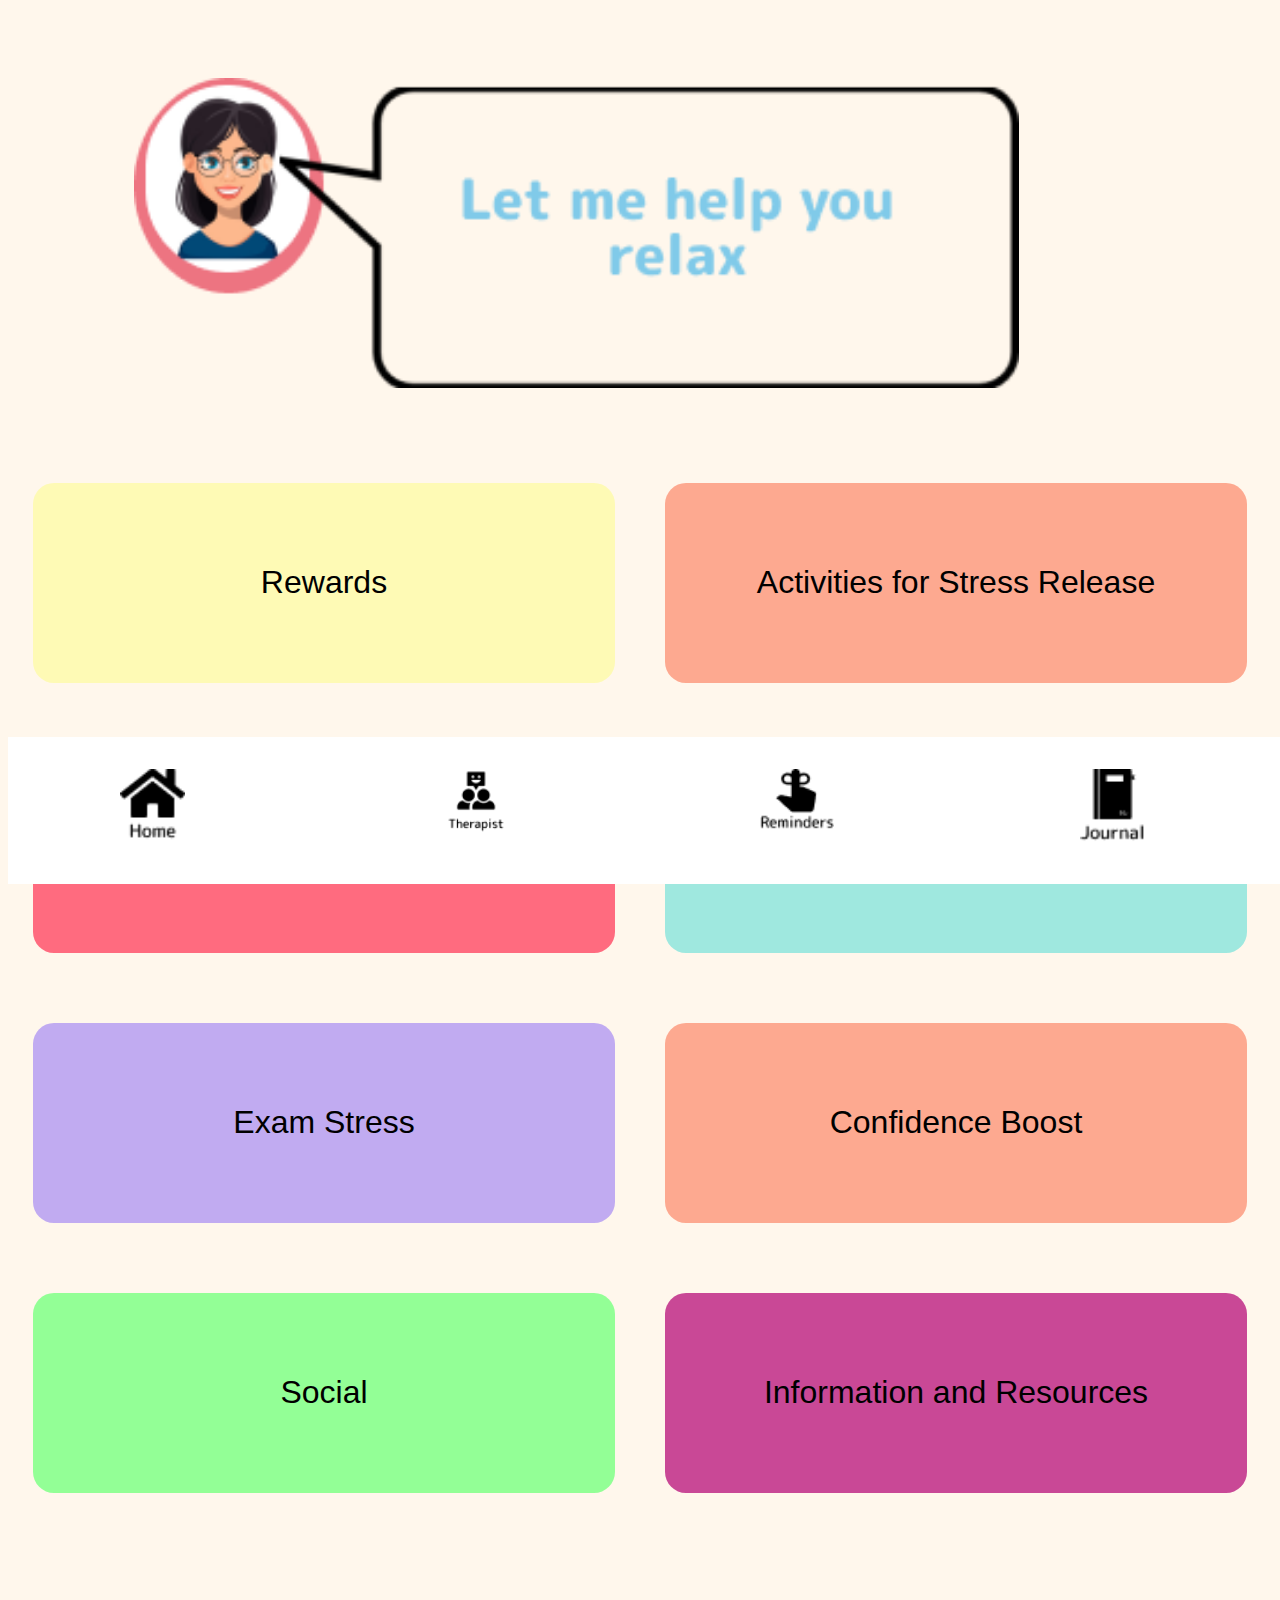
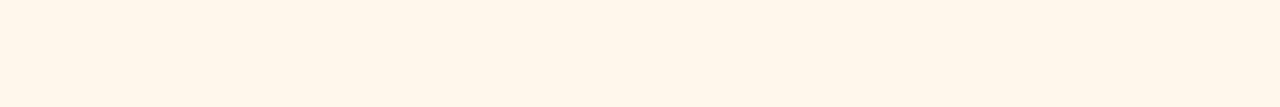
==== index.html @ 9cbdf627 "Add files via upload" ====
<!DOCTYPE html>
<html>
<head>
    <link rel="stylesheet" href="FinalProject.css">
<title>HomePage</title>
</head>
<body>
    
<div>
<img src="Mindy1.png" alt="HeyMindyLogo" class="mindy">
 </div>

<div class="buttons">
    <div class="row1">        
            <button class="block1">
                <a> Rewards </a>
            </button>
               
             <button class="block2">
                <a> Activities for Stress Release </a>
             </button>
    </div>

    <div class="row2">
            <button class="block3">
                <a> Inspirations</a>
            </button>
            <button class="block4">
                <a>Meditation With Mindy </a>
            </button>
    </div>
    <div class="row3">
             <button class="block5">
                <a> Exam Stress </a>
            </button>
            <button class="block6">
                <a> Confidence Boost </a>
            </button>
    </div>
    <div class="row4">
            <button class="block7">
                <a> Social </a>
            </button>
            <button class="block8">
                <a> Information and Resources  </a>
            </button>
    </div>
</div>

<div>
<ul class="navFooter">
    <li class="nav-item">
        <a class="nav-link active" aria-current="page" href="#">
            <img src="Home.png" alt="homeicon" class="home">
        </a>
    </li>
    <li class="nav-item">
        <a class="nav-link" href="#">
            <img src="therapist.png" alt="homeicon" class="therapist">
        </a>
    </li>
    <li class="nav-item">
        <a class="nav-link" href="#">
            <img src="Reminders.png" alt="remaindericon" class="reminders">
        </a>
    </li>
    <li class="nav-item">
        <a class="nav-link disabled" href="#" tabindex="-1" aria-disabled="true">
            <img src="Journal.png" alt="journalicon" class="journal">
        </a>
    </li>
  </ul>
  </div>


</body>
</html>
---- FinalProject.css ----
body {
    background-color: rgb(255, 247, 236);
  }
h1 {
  color: rgb(128, 202, 233);
}
p {
  color: rgb(128, 202, 233);
}
.mindy {
  float: left;
  margin: 10px;
  margin-left: 10%;
  margin-top: 70px;
  margin-bottom: 70px;
  width: 70%;
  height: 20%;
}

ul{
  padding: 0%;
}
.navFooter{
  background-color: rgb(255, 255, 255);
  position: fixed;
  display: flex;
  flex-direction: row;
  width: 100%;
  bottom: 0;
  list-style-type: none;
}
.nav-item {
justify-content: center;
width: 100%;
}
.journal{
margin-left: 35%;
margin-right: 35%;
margin-top: 10%;
margin-bottom: 10%;
min-width: 65px;
min-height: 65px;
}
.reminders{
margin-left: 35%;
margin-right: 35%;
margin-top: 10%;
margin-bottom: 10%;
min-width: 65px;
min-height: 65px;
}
.therapist {

margin-left: 35%;
margin-right: 35%;
margin-top: 10%;
margin-bottom: 10%;
min-width: 65px;
min-height: 65px;
}
.home {
margin-left: 35%;
margin-right: 35%;
margin-top: 10%;
margin-bottom: 10%;
min-width: 65px;
min-height: 65px;
}



button{
  font-size: 24pt;
  font-family: 'M PLUS Rounded 1c', sans-serif;
  border: none;
}
button a {
  padding-left: 5px;
  padding-right: 5px;
}
.buttons {
min-height: 145px;
position: relative;
margin-right: 1%;
margin-bottom: 15%;
text-align: center;
width: 100%;
}
.buttontext {
 margin-top: 18%;
 margin-bottom: 15%;
 margin-left: 30%;
 margin-right: 30%;
 font-size: 18pt;
 width: 200px;
}


.row1 {
margin-top: 50px;
margin-bottom: 20px;
display: flex;
width: 100%;
}
.row2{
  margin-top: 20px;
  margin-bottom: 20px;
  display: flex;

}
.row3{
  margin-top: 20px;
  margin-bottom: 20px;
  display: flex;
}
.row4{
  margin-top: 20px;
  margin-bottom: 20px;
  display: flex;

}


.block1{
background-color: rgb(254, 250,181);
width: 50%;
min-height: 200px;
height: 25%;
margin: 25px;
border-radius: 21px;
}
.block2{
  background-color: rgb(253, 169, 144);
  width: 50%;
  min-height: 200px;
  height: 25%;
  margin: 25px;
  border-radius: 21px;
}

.block3{
  background-color: rgb(255, 107, 127);
  width: 50%;
  min-height: 200px;
  height: 25%;
  margin: 25px;
  border-radius: 21px;
}
.block4{
  background-color:rgb(159, 232, 223) ;
  width: 50%;
  min-height: 200px;
  height: 25%;
  margin: 25px;
  border-radius: 21px;
}

.block5{
  background-color: rgb(193, 171, 241); 
  width: 50%;
  min-height: 200px;
  height: 25%;
  margin: 25px;
  border-radius: 21px;
}
.block6{
  background-color: rgb(253, 169, 144);
  width: 50%;
  min-height: 200px;
  height: 25%;
  margin: 25px;
  border-radius: 21px;
}

.block7{
  background-color: rgb(147, 277, 150) ;
  width: 50%;
  min-height: 200px;
  height: 25%;
  margin: 25px;
  border-radius: 21px;
}
.block8{
  background-color: rgb(201, 72, 150);
  width: 50%;
  min-height: 200px;
  height: 25%;
  margin: 25px;
  border-radius: 21px;
}
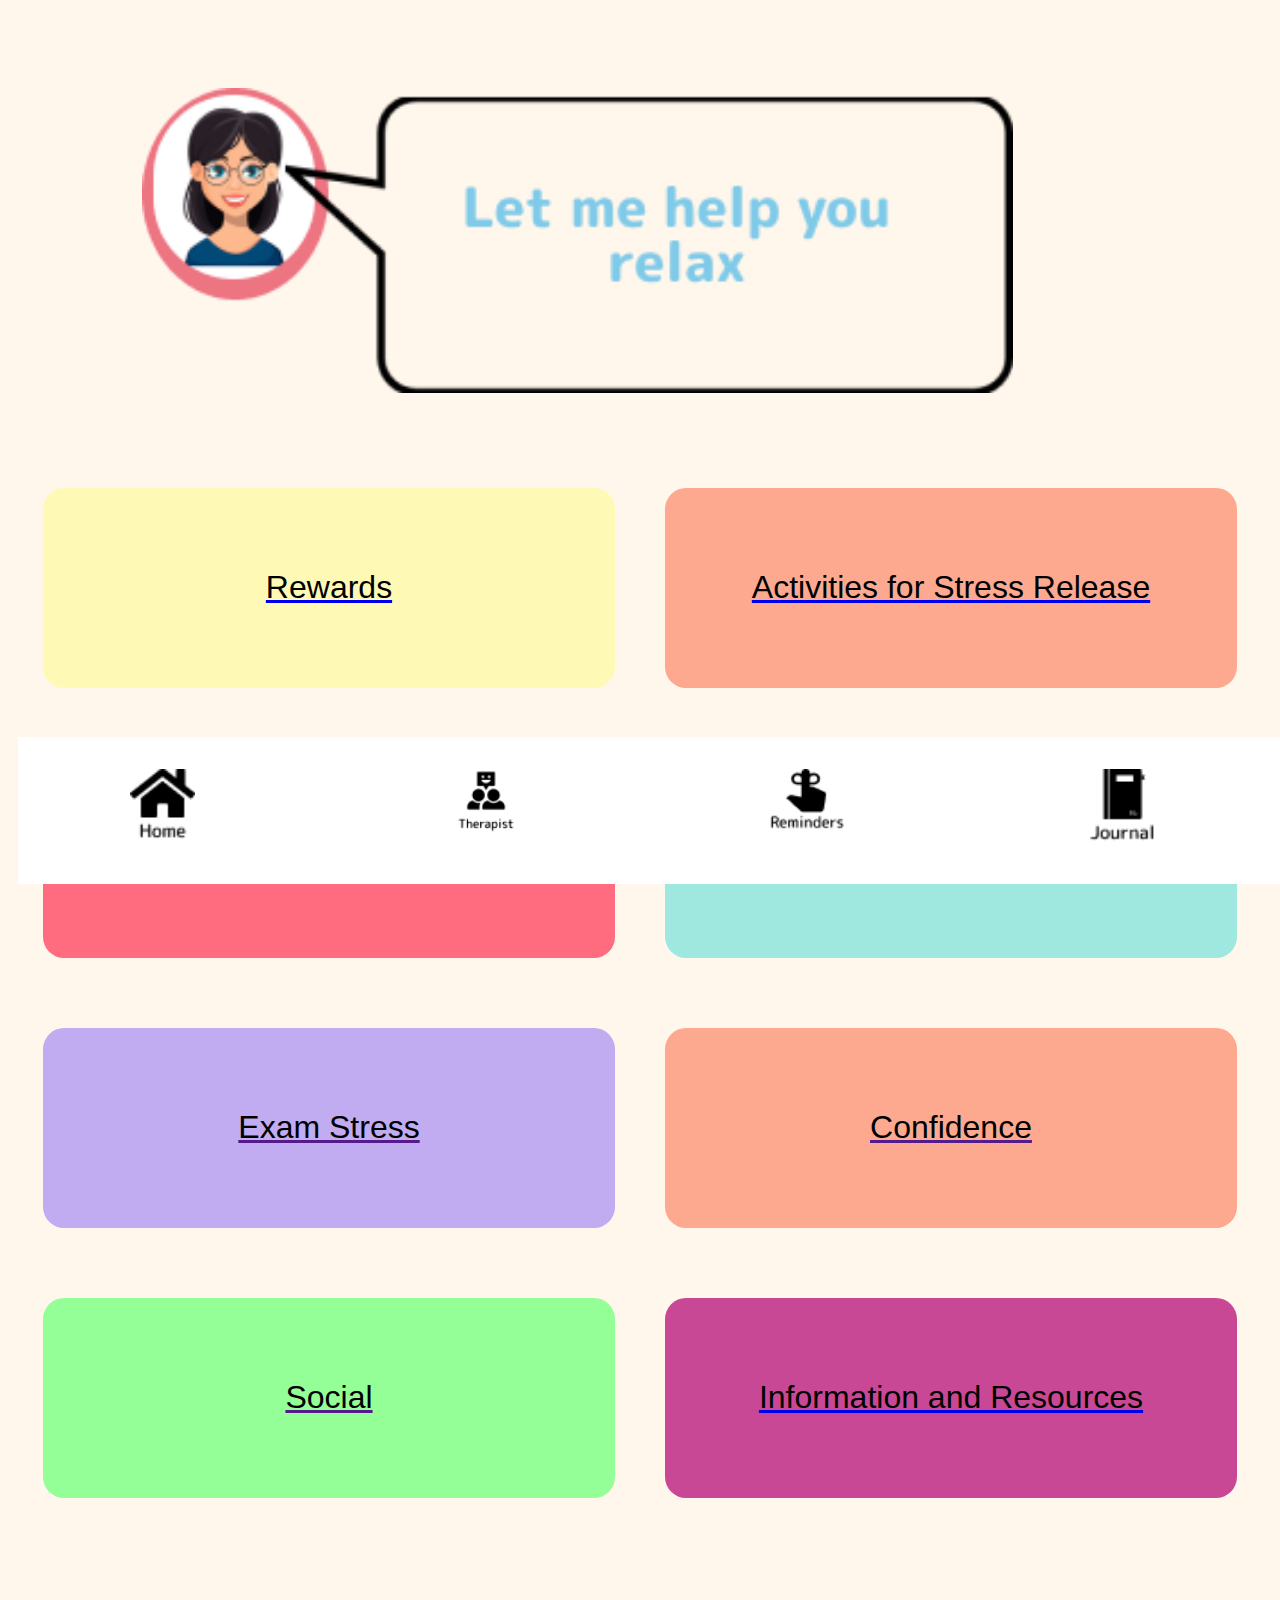
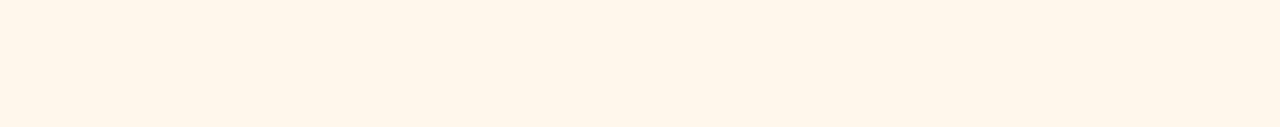
==== commit baf87dd9: "EndOfDay2" ====
--- a/index.html
+++ b/index.html
@@ -2,6 +2,17 @@
 <html>
 <head>
     <link rel="stylesheet" href="FinalProject.css">
+    <!-- Hotjar Tracking Code for https://briar0m.github.io/heymindy/# -->
+<script>
+    (function(h,o,t,j,a,r){
+        h.hj=h.hj||function(){(h.hj.q=h.hj.q||[]).push(arguments)};
+        h._hjSettings={hjid:2469656,hjsv:6};
+        a=o.getElementsByTagName('head')[0];
+        r=o.createElement('script');r.async=1;
+        r.src=t+h._hjSettings.hjid+j+h._hjSettings.hjsv;
+        a.appendChild(r);
+    })(window,document,'https://static.hotjar.com/c/hotjar-','.js?sv=');
+</script>
 <title>HomePage</title>
 </head>
 <body>
@@ -11,39 +22,59 @@
  </div>
 
 <div class="buttons">
-    <div class="row1">        
-            <button class="block1">
-                <a> Rewards </a>
-            </button>
-               
-             <button class="block2">
-                <a> Activities for Stress Release </a>
-             </button>
+    <div class="row1">       
+
+        <button class="block1">
+            <a href="BeforeYouStart.html">   
+                <p> Rewards </p>
+            </a>
+        </button>
+
+        <button class="block2">
+            <a href="BeforeYouStart.html">   
+                <p> Activities for Stress Release </p>
+            </a>
+        </button>
     </div>
 
     <div class="row2">
-            <button class="block3">
-                <a> Inspirations</a>
-            </button>
-            <button class="block4">
-                <a>Meditation With Mindy </a>
-            </button>
+        <button class="block3">
+            <a href="">   
+                <p> Inspirations </p>
+            </a>
+        </button>
+
+        <button class="block4">
+            <a href="">   
+                <p> Meditate with Mindy </p>
+            </a>
+        </button>
     </div>
     <div class="row3">
-             <button class="block5">
-                <a> Exam Stress </a>
-            </button>
-            <button class="block6">
-                <a> Confidence Boost </a>
-            </button>
+        <button class="block5">
+            <a href="">   
+                <p> Exam Stress </p>
+            </a>
+        </button>
+
+        <button class="block6">
+            <a href="">   
+                <p> Confidence </p>
+            </a>
+        </button>
     </div>
     <div class="row4">
-            <button class="block7">
-                <a> Social </a>
-            </button>
-            <button class="block8">
-                <a> Information and Resources  </a>
-            </button>
+        <button class="block7">
+            <a href="">   
+                <p> Social </p>
+            </a>
+        </button>
+
+        <button class="block8">
+            <a href="BeforeYouStart.html">   
+                <p> Information and Resources </p>
+            </a>
+        </button>
     </div>
 </div>
 
@@ -74,4 +105,4 @@
 
 
 </body>
-</html>+</html>
--- a/FinalProject.css
+++ b/FinalProject.css
@@ -1,11 +1,12 @@
 body {
     background-color: rgb(255, 247, 236);
+    padding: 10px;
   }
 h1 {
   color: rgb(128, 202, 233);
 }
 p {
-  color: rgb(128, 202, 233);
+  color: black;
 }
 .mindy {
   float: left;
@@ -73,6 +74,7 @@
   font-size: 24pt;
   font-family: 'M PLUS Rounded 1c', sans-serif;
   border: none;
+  text-decoration: none;
 }
 button a {
   padding-left: 5px;
@@ -80,8 +82,7 @@
 }
 .buttons {
 min-height: 145px;
-position: relative;
-margin-right: 1%;
+position: static;
 margin-bottom: 15%;
 text-align: center;
 width: 100%;
@@ -136,6 +137,7 @@
   height: 25%;
   margin: 25px;
   border-radius: 21px;
+  align-content: center;
 }
 
 .block3{
@@ -187,4 +189,75 @@
   height: 25%;
   margin: 25px;
   border-radius: 21px;
+}
+
+
+
+
+
+
+
+.mindystresstextbubble {
+  align-content: center;
+  margin: 10px;
+  margin-left: 10%;
+  margin-top: 70px;
+  margin-bottom: 70px;
+  width: 70%;
+  height: 20%;
+
+}
+
+.rows {
+  margin: 40px;
+  display: block;
+}
+
+.icon{
+width: 20%;
+float: left;
+padding: 8px;
+}
+
+.p2button{
+  background-color: rgb(121, 205, 241);
+  width: 70%;
+  border-radius: 12px;
+}
+
+.p2button h4 {
+  margin: 0px;
+  color: aliceblue;
+  text-align: right;
+  padding-right: 10px;
+  font-size: 24pt;
+
+}
+.p2button p {
+  color: aliceblue;
+  text-align: right;
+  font-size: 14pt;
+  padding-right: 10px;
+
+}
+
+.bottomofpagedeco {
+  width: 100%;
+  position: relative;
+  top: 0;
+}
+
+.rewards{
+  float: right;
+  margin: 20px;
+  text-align: center;
+  width: 100px;
+  height: 100px;
+  border-radius: 50%;
+  border: 10px solid rgb(201, 121, 170);
+  
+}
+.rewards p {
+  color: black;
+  font-size: 14pt;
 }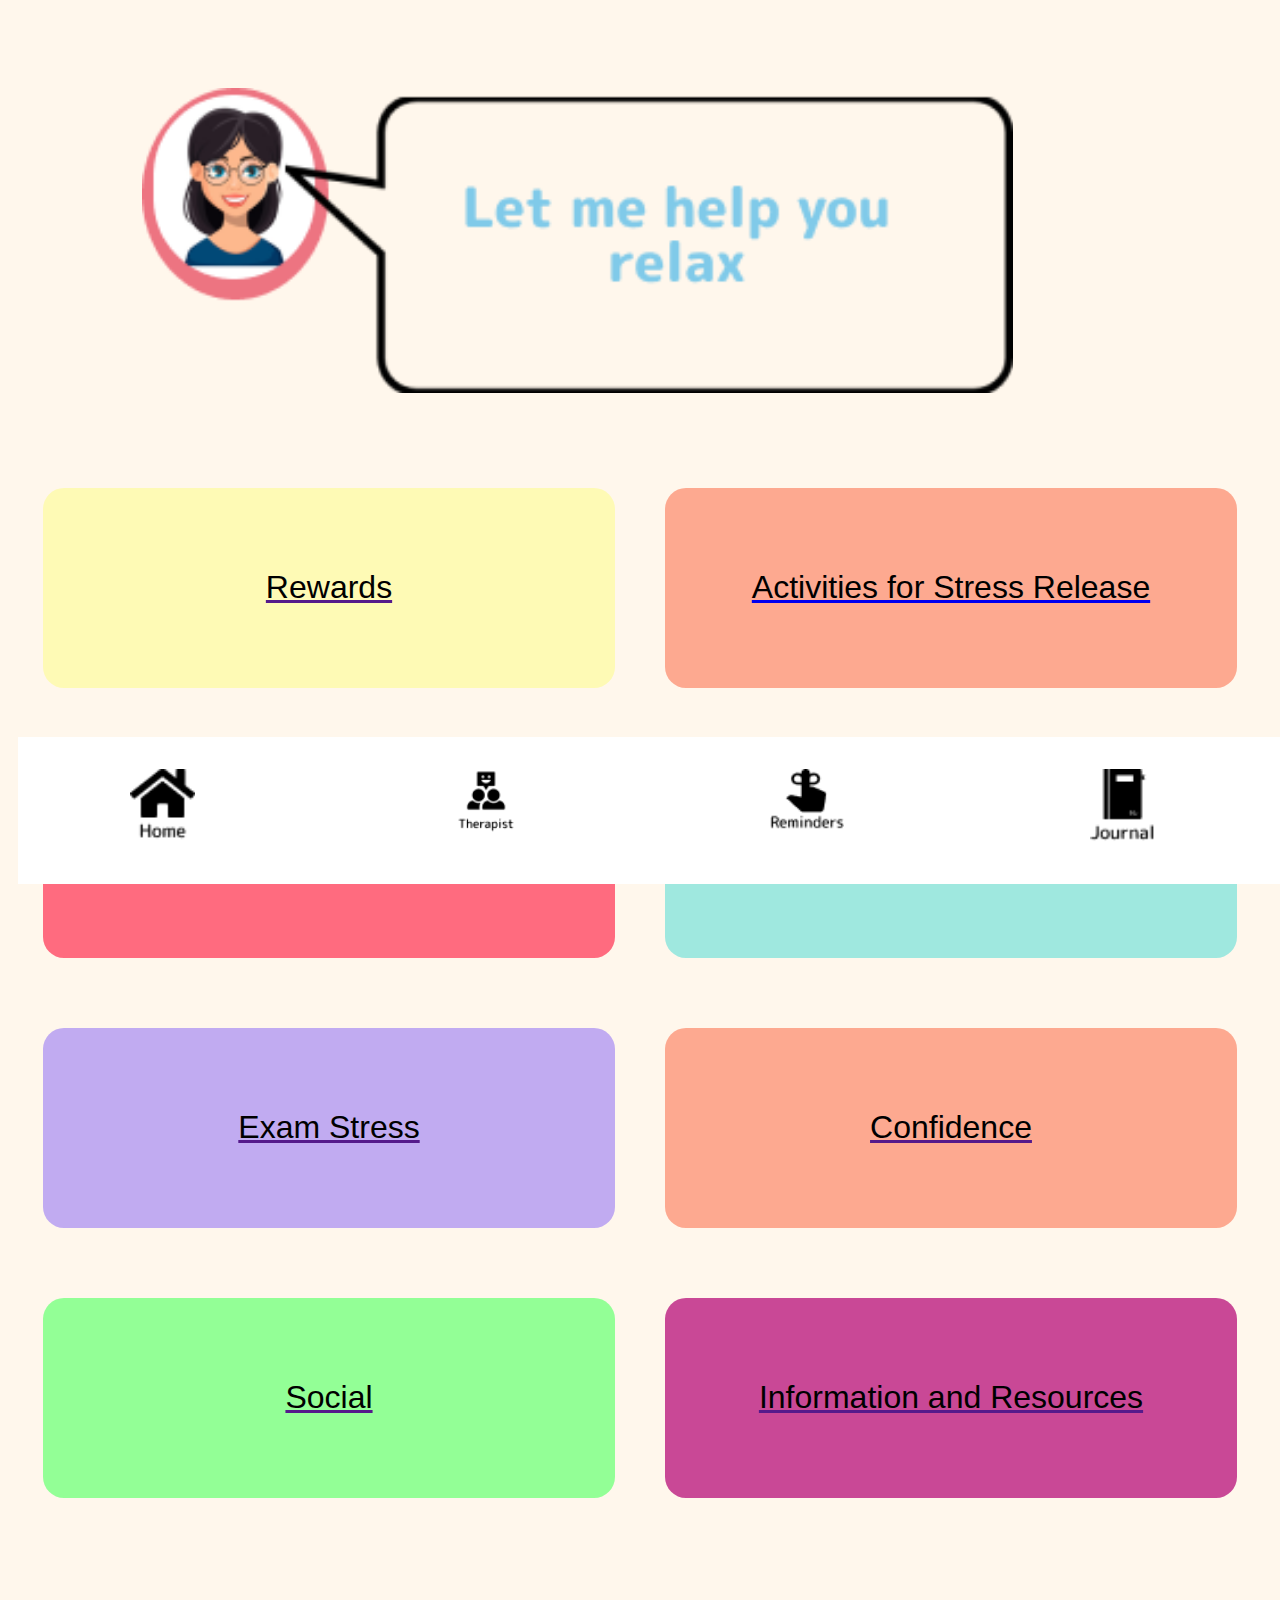
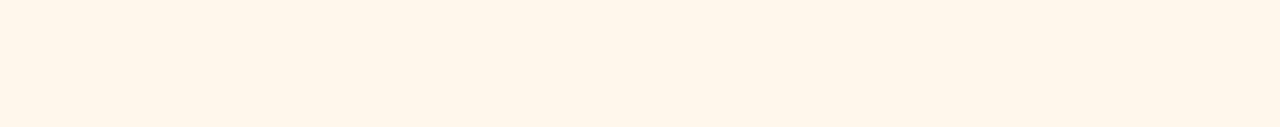
==== commit d90afa41: "1" ====
--- a/index.html
+++ b/index.html
@@ -25,7 +25,7 @@
     <div class="row1">       
 
         <button class="block1">
-            <a href="BeforeYouStart.html">   
+            <a href="">   
                 <p> Rewards </p>
             </a>
         </button>
@@ -71,7 +71,7 @@
         </button>
 
         <button class="block8">
-            <a href="BeforeYouStart.html">   
+            <a href="">   
                 <p> Information and Resources </p>
             </a>
         </button>
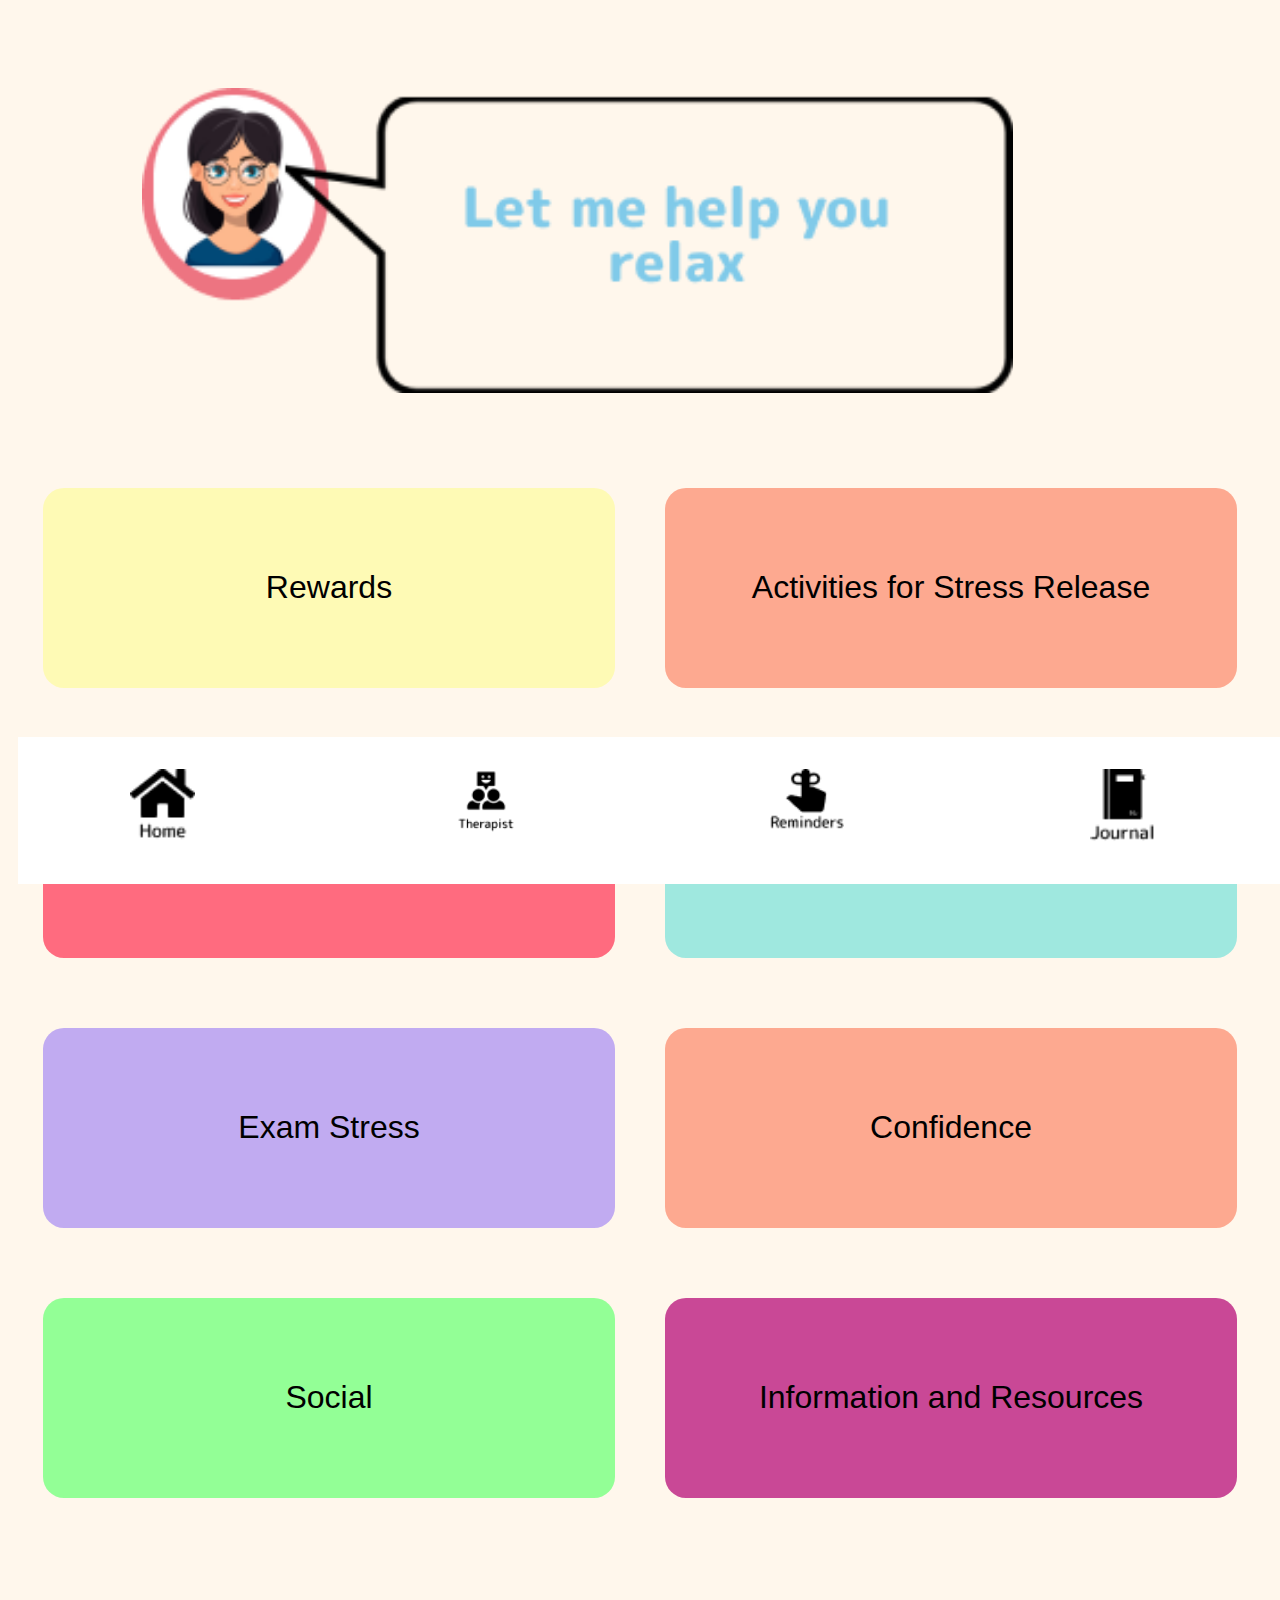
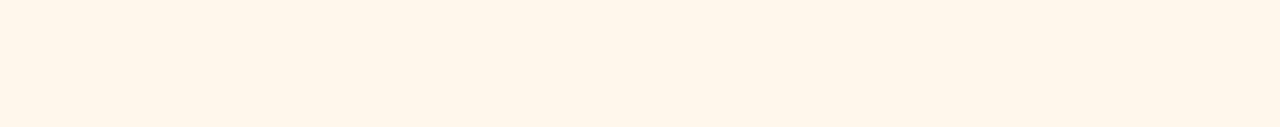
==== commit a016487d: "End of Day3" ====
--- a/index.html
+++ b/index.html
@@ -31,7 +31,7 @@
         </button>
 
         <button class="block2">
-            <a href="BeforeYouStart.html">   
+            <a href="StressRelease.html">   
                 <p> Activities for Stress Release </p>
             </a>
         </button>
--- a/FinalProject.css
+++ b/FinalProject.css
@@ -8,15 +8,22 @@
 p {
   color: black;
 }
+a {
+  text-decoration: none;
+}
 .mindy {
   float: left;
   margin: 10px;
   margin-left: 10%;
+  margin-right: 20%;
   margin-top: 70px;
   margin-bottom: 70px;
   width: 70%;
   height: 20%;
 }
+
+
+
 
 ul{
   padding: 0%;
@@ -68,8 +75,6 @@
 min-height: 65px;
 }
 
-
-
 button{
   font-size: 24pt;
   font-family: 'M PLUS Rounded 1c', sans-serif;
@@ -190,6 +195,9 @@
   margin: 25px;
   border-radius: 21px;
 }
+
+
+
 
 
 
@@ -260,4 +268,78 @@
 .rewards p {
   color: black;
   font-size: 14pt;
+}
+
+
+
+
+
+
+
+.BG {
+  background-color: rgb(207, 234, 249);
+}
+
+
+.exit{
+  float: right;
+  padding: 5px;
+}
+.breathebuttons{
+ width: 50%;
+ margin-left: 25%;
+ margin-right: 25%;
+ background-color: rgb(237,116,129);
+ border-radius: 27.5px;
+}
+.breathebuttons h4 {
+  margin-top: 0px;
+  margin-bottom: 0px;
+  color: white;
+}
+.breathebuttons a {
+  font-family: 'M PLUS Rounded 1c', sans-serif;
+}
+.breathebuttonsdiv{
+  align-content: center;
+  border-radius: 27;
+  margin-bottom: 10%;
+}
+.centredimg{
+  width: 100%;
+  align-content: center;
+  text-align: center;
+}
+
+#exitdiv{
+  display: block;
+  width: 100%;
+  height: 5%;
+}
+#totaltimediv{
+  text-align: center;
+  color: rgb(237,116,129);
+  font-family: 'M PLUS Rounded 1c', sans-serif;
+  font-size: 18pt;
+  margin-top: 10%;
+}
+#totaltime{
+  color: rgb(237,116,129);
+  margin-bottom: 0%;
+  margin-left: 10%;
+}
+#breathingimg{
+  padding-left: 25%;
+  padding-right: 25%;
+  width: 50%;
+  height: 50%;
+  padding-top: 15%;
+  padding-bottom: 15%;
+}
+#breathingmindy{
+  margin-top: 10px;
+}
+#getcomfy{
+  font-family: 'M PLUS Rounded 1c', sans-serif;
+  font-size: 22pt;
 }